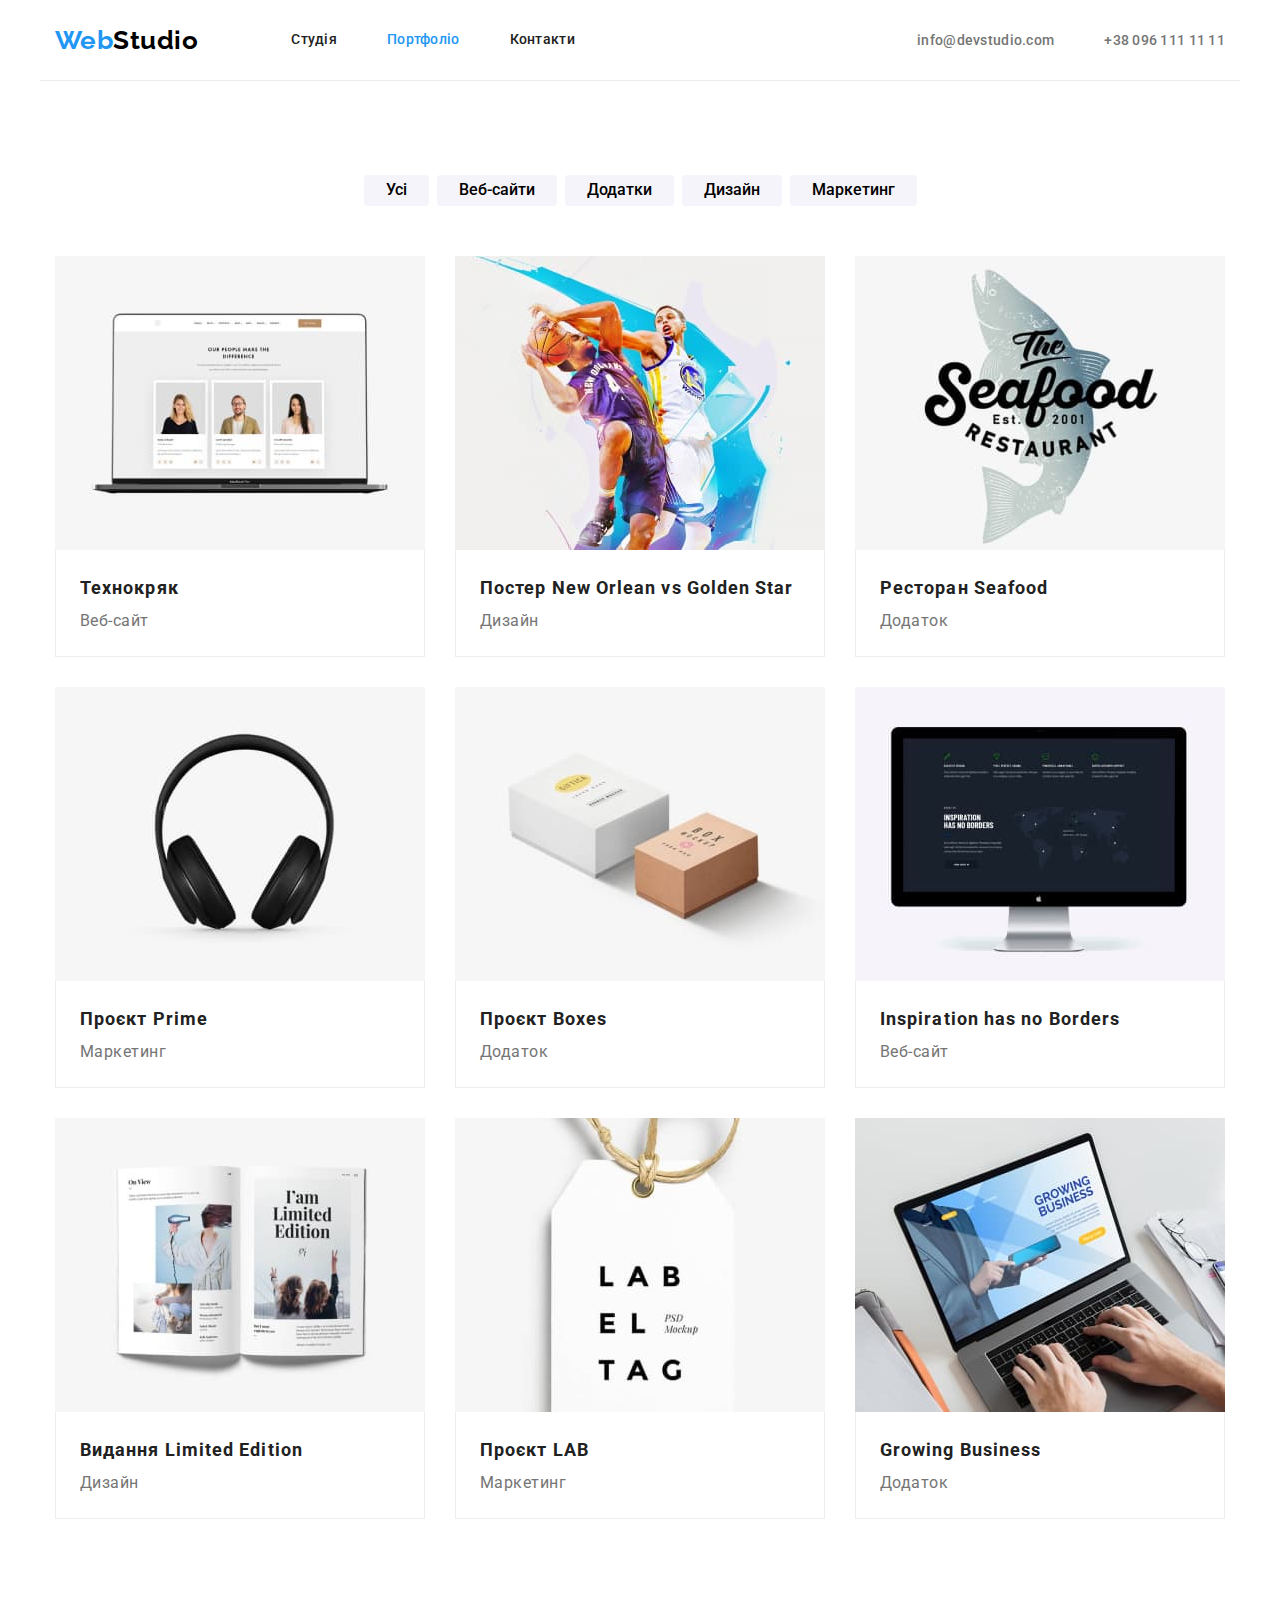
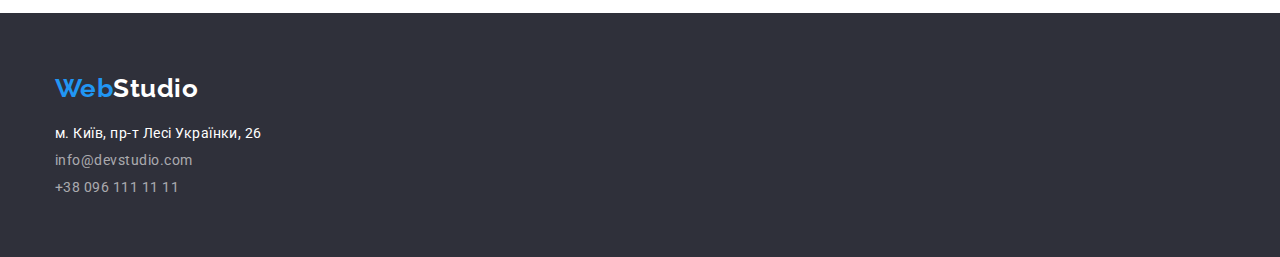
==== portfolio.html @ a077eb21 "Initial commit" ====
<!DOCTYPE html>
<html lang="uk">
  <head>
    <meta charset="UTF-8" />
    <meta http-equiv="X-UA-Compatible" content="IE=edge" />
    <meta name="viewport" content="width=device-width, initial-scale=1.0" />
    <title>Портфоліо</title>

    <!-- Normalize -->
    <link
      rel="stylesheet"
      href="https://cdn.jsdelivr.net/npm/modern-normalize@1.1.0/modern-normalize.min.css"
    />

    <!-- Fonts -->
    <link rel="preconnect" href="https://fonts.googleapis.com" />
    <link rel="preconnect" href="https://fonts.gstatic.com" crossorigin />
    <link
      href="https://fonts.googleapis.com/css2?family=Raleway:wght@700&family=Roboto:wght@400;500;700;900&display=swap"
      rel="stylesheet"
    />

    <!-- Connected CSS files -->
    <link rel="stylesheet" href="css/styles.css" />
  </head>
  <body>
    <!-- Header -->
    <header class="header">
      <div class="container header-flex-container">
        <!-- Logo in header -->
        <a class="header-logo" href="index.html">
          <span class="header-logo-text-web">Web</span
          ><span class="header-logo-text-studio">Studio</span>
        </a>
        <!-- Menu Nav -->
        <nav>
          <ul class="navigation-items">
            <li class="navigation-item">
              <a class="navigation-item-link" href="index.html">Студія</a>
            </li>
            <li class="navigation-item">
              <a class="navigation-item-link active-page" href="portfolio.html"
                >Портфоліо</a
              >
            </li>
            <li class="navigation-item">
              <a class="navigation-item-link" href="">Контакти</a>
            </li>
          </ul>
        </nav>
        <!-- Contacts in header -->
        <ul class="header-contacts">
          <li class="header-contact-item">
            <a class="header-contact" href="mailto:info@devstudio.com"
              >info@devstudio.com</a
            >
          </li>
          <li class="header-contact-item">
            <a class="header-contact" href="tel:+380961111111"
              >+38 096 111 11 11</a
            >
          </li>
        </ul>
      </div>
    </header>
    <!-- Main -->
    <main class="main">
      <section class="section projects">
        <div class="container">
          <!-- Filters -->
          <ul class="filter-buttons">
            <li><button class="filter-button" type="button">Усі</button></li>
            <li>
              <button class="filter-button" type="button">Веб-сайти</button>
            </li>
            <li>
              <button class="filter-button" type="button">Додатки</button>
            </li>
            <li><button class="filter-button" type="button">Дизайн</button></li>
            <li>
              <button class="filter-button" type="button">Маркетинг</button>
            </li>
          </ul>
          <!-- Projects-list -->
          <ul class="projects-list">
            <li class="project">
              <a class="project-link" href="">
                <img
                  class="project-link-img"
                  src="images/portfolio/portfolio1.jpg"
                  alt=""
                  class="project-image"
                  width="370"
                />
                <div class="project-description">
                  <h2 class="project-title">Технокряк</h2>
                  <p class="project-type">Веб-сайт</p>
                </div>
              </a>
            </li>
            <li class="project">
              <a class="project-link" href="">
                <img
                  class="project-link-img"
                  src="images/portfolio/portfolio2.jpg"
                  alt=""
                  class="project-image"
                  width="370"
                />
                <div class="project-description">
                  <h2 class="project-title">
                    Постер New Orlean vs Golden Star
                  </h2>
                  <p class="project-type">Дизайн</p>
                </div>
              </a>
            </li>
            <li class="project">
              <a class="project-link" href="">
                <img
                  class="project-link-img"
                  src="images/portfolio/portfolio3.jpg"
                  alt=""
                  class="project-image"
                  width="370"
                />
                <div class="project-description">
                  <h2 class="project-title">Ресторан Seafood</h2>
                  <p class="project-type">Додаток</p>
                </div>
              </a>
            </li>
            <li class="project">
              <a class="project-link" href="">
                <img
                  class="project-link-img"
                  src="images/portfolio/portfolio4.jpg"
                  alt=""
                  class="project-image"
                  width="370"
                />
                <div class="project-description">
                  <h2 class="project-title">Проєкт Prime</h2>
                  <p class="project-type">Маркетинг</p>
                </div>
              </a>
            </li>
            <li class="project">
              <a class="project-link" href="">
                <img
                  class="project-link-img"
                  src="images/portfolio/portfolio5.jpg"
                  alt=""
                  class="project-image"
                  width="370"
                />
                <div class="project-description">
                  <h2 class="project-title">Проєкт Boxes</h2>
                  <p class="project-type">Додаток</p>
                </div>
              </a>
            </li>
            <li class="project">
              <a class="project-link" href="">
                <img
                  class="project-link-img"
                  src="images/portfolio/portfolio6.jpg"
                  alt=""
                  class="project-image"
                  width="370"
                />
                <div class="project-description">
                  <h2 class="project-title">Inspiration has no Borders</h2>
                  <p class="project-type">Веб-сайт</p>
                </div>
              </a>
            </li>
            <li class="project">
              <a class="project-link" href="">
                <img
                  class="project-link-img"
                  src="images/portfolio/portfolio7.jpg"
                  alt=""
                  class="project-image"
                  width="370"
                />
                <div class="project-description">
                  <h2 class="project-title">Видання Limited Edition</h2>
                  <p class="project-type">Дизайн</p>
                </div>
              </a>
            </li>
            <li class="project">
              <a class="project-link" href="">
                <img
                  class="project-link-img"
                  src="images/portfolio/portfolio8.jpg"
                  alt=""
                  class="project-image"
                  width="370"
                />
                <div class="project-description">
                  <h2 class="project-title">Проєкт LAB</h2>
                  <p class="project-type">Маркетинг</p>
                </div>
              </a>
            </li>
            <li class="project">
              <a class="project-link" href="">
                <img
                  class="project-link-img"
                  src="images/portfolio/portfolio9.jpg"
                  alt=""
                  class="project-image"
                  width="370"
                />
                <div class="project-description">
                  <h2 class="project-title">Growing Business</h2>
                  <p class="project-type">Додаток</p>
                </div>
              </a>
            </li>
          </ul>
        </div>
      </section>
    </main>
    <!-- Footer -->
    <footer class="footer">
      <div class="container">
        <!-- Logo in footer -->
        <a class="footer-logo" href="index.html">
          <span class="footer-logo-text-web">Web</span
          ><span class="footer-logo-text-studio">Studio</span>
        </a>
        <!-- Footer address -->
        <address>
          <ul class="adress-items">
            <li class="adress-item">
              <a
                class="company-address"
                href="https://goo.gl/maps/HFRotfu45Rd6xeX8A"
                target="_blank"
                rel="noreferrer noopener"
                >м. Київ, пр-т Лесі Українки, 26</a
              >
            </li>
            <li class="adress-item">
              <a class="contact-footer" href="mailto:info@devstudio.com"
                >info@devstudio.com</a
              >
            </li>
            <li class="adress-item">
              <a class="contact-footer" href="tel:+380961111111"
                >+38 096 111 11 11</a
              >
            </li>
          </ul>
        </address>
      </div>
    </footer>
  </body>
</html>
---- css/styles.css ----
:root {
  --primery-text-color: #212121;
  --secondary-text-color: #757575;
  --accent-color: #2196f3;
  --main-background-color: #fff;
  --secondary-background-color: #2f303a;
}

h1,
h2,
h3,
h4,
h5,
h6,
p {
  margin-top: 0;
  margin-bottom: 0;
}

ul {
  list-style: none;
  margin-top: 0;
  margin-bottom: 0;
  padding-left: 0;
}

a {
  text-decoration: none;
}

body {
  font-family: "Roboto", sans-serif;
  letter-spacing: 0.03em;
  color: var(--primery-text-color);
}

.container {
  width: 1200px;
  padding-right: 15px;
  padding-left: 15px;
  margin: 0 auto;

  /* outline: 2px solid tomato; */
}

.section {
  padding-top: 94px;
  padding-bottom: 94px;
  /* outline: 2px solid green; */
}

/* Heder styles */
.header {
  background-color: var(--main-background-color);
}

.header-flex-container {
  display: flex;
  align-items: center;
  border-bottom: 1px solid #ececec;
}

/* Heder-logo styles */
.header-logo {
  margin-right: 93px;

  font-family: Raleway;
  font-weight: 700;
  font-size: 26px;
  line-height: 1.19;
  text-decoration: none;
}

.header-logo-text-web {
  color: var(--accent-color);
}

.header-logo-text-studio {
  color: #000;
}

/* Navigation menu style */

.navigation-items {
  display: flex;
}

.navigation-item:not(:last-child) {
  margin-right: 50px;
}

.navigation-item-link {
  display: block;
  padding-top: 32px;
  padding-bottom: 32px;

  font-weight: 500;
  font-size: 14px;
  line-height: 1.14;
  letter-spacing: 0.02em;
  color: var(--primery-text-color);
  text-decoration: none;
}

.navigation-item-link:hover,
.navigation-item-link:focus {
  color: var(--accent-color);
}

.active-page {
  font-weight: 500;
  font-size: 14px;
  line-height: 1.14;
  letter-spacing: 0.02em;
  color: var(--accent-color);
  text-decoration: none;
}

/* Contacts in header styles */

.header-contacts {
  display: flex;
  margin-left: auto;
}

.header-contact {
  font-weight: 500;
  font-size: 14px;
  line-height: 1.14;
  letter-spacing: 0.02em;
  color: var(--secondary-text-color);
  text-decoration: none;
}

.header-contact-item:not(:last-child) {
  margin-right: 50px;
}

.header-contact:hover,
.header-contact:focus {
  color: var(--accent-color);
}

/* Maine styles */

/* Section hero style */

.hero {
  padding-top: 200px;
  padding-bottom: 200px;

  background-color: var(--secondary-background-color);
}

.hero-title {
  min-height: 120px;
  width: 696px;
  margin-right: auto;
  margin-left: auto;
  margin-bottom: 30px;

  font-weight: 900;
  font-size: 44px;
  line-height: 1.36;
  text-align: center;
  letter-spacing: 0.06em;
  text-transform: uppercase;
  color: #ffffff;
}

.hero-button {
  display: block;
  margin-right: auto;
  margin-left: auto;

  padding-top: 10px;
  padding-right: 32px;
  padding-bottom: 10px;
  padding-left: 32px;
  min-width: 216px;

  font-weight: 700;
  font-size: 16px;
  line-height: 1.88;
  text-align: center;
  letter-spacing: 0.06em;
  color: #ffffff;

  background-color: var(--accent-color);
  cursor: pointer;
  border: none;
  border-radius: 4px;
}

.button:hover {
  background-color: #188ce8;
}

/* Section futures styles */

.features-items {
  display: flex;
  gap: 30px;
}

.feature-item {
  width: 270px;
}

.feature-title {
  margin-bottom: 10px;

  font-size: 14px;
  line-height: 1.14;
  text-transform: uppercase;
}

.features-description {
  font-size: 14px;
  line-height: 1.71;
  color: var(--secondary-text-color);
}

/* Section work styles */

.work {
  padding-top: 0;
}

.work-title {
  margin-bottom: 50px;

  font-size: 36px;
  line-height: 1.16;
  text-align: center;
}

.work-items {
  display: flex;
  gap: 30px;
}

.work-item-img {
  display: block;
}

/* Section team styles */

.team {
  background-color: #f5f4fa;
}

.team-title {
  margin-bottom: 50px;

  font-size: 36px;
  line-height: 1.16;
  text-align: center;
}

.team-items {
  display: flex;
  gap: 30px;
}

.team-item {
  background-color: var(--main-background-color);

  box-shadow: 0px 1px 3px rgba(0, 0, 0, 0.12), 0px 1px 1px rgba(0, 0, 0, 0.14),
    0px 2px 1px rgba(0, 0, 0, 0.2);
  border-radius: 0px 0px 4px 4px;
}

.team-item-img {
  display: block;
  margin-bottom: 30px;
}

/* Cards with photos, names and titles of professions */

.name {
  margin-bottom: 10px;

  font-weight: 500;
  font-size: 16px;
  line-height: 1.19;
  text-align: center;
}

.position {
  margin-bottom: 30px;

  font-size: 16px;
  line-height: 1.19;
  text-align: center;
  color: var(--secondary-text-color);
}

/* Footer styles */

.footer {
  padding-top: 60px;
  padding-bottom: 60px;
  background-color: var(--secondary-background-color);
}

/* Footer logo */

.footer-logo {
  display: block;
  margin-bottom: 20px;

  text-decoration: none;
}

.footer-logo-text-web,
.footer-logo-text-studio {
  font-family: "Raleway";
  font-weight: 700;
  font-size: 26px;
  line-height: 1.19;
}

.footer-logo-text-web {
  color: var(--accent-color);
}

.footer-logo-text-studio {
  color: #fff;
}

/* Footer adress */

.adress-item:not(:last-child) {
  margin-bottom: 9px;
}

.company-address {
  font-style: normal;
  font-weight: 400;
  font-size: 14px;
  line-height: 1.17;
  color: #ffffff;
  text-decoration: none;
}

.company-address:hover,
.company-address:focus {
  color: var(--accent-color);
}

.contact-footer {
  font-style: normal;
  font-weight: 400;
  font-size: 14px;
  line-height: 1.17;
  color: rgba(255, 255, 255, 0.6);
  text-decoration: none;
}

.contact-footer:hover,
.contact-footer:focus {
  color: var(--accent-color);
}

/* Portfolio page */

/* Mine styles */

/* Filters */

.filter-buttons {
  display: flex;
  justify-content: center;
  gap: 8px;
  margin-bottom: 50px;
}

.filter-button {
  padding-top: 6px;
  padding-right: 22px;
  padding-bottom: 6px;
  padding-left: 22px;

  font-weight: 500;
  font-size: 16px;
  line-height: 1.16;
  text-align: center;
  cursor: pointer;

  background-color: #f5f4fa;
  border: none;
  border-radius: 4px;
}

.filter-button:hover {
  color: #fff;
  background-color: var(--accent-color);
}

/* Projects */

.projects-list {
  display: flex;
  flex-wrap: wrap;
  gap: 30px;
}

.project {
  background-color: var(--main-background-color);
}

.project-link {
  text-decoration: none;
}

.project-link-img {
  display: block;
}

.project-description {
  padding-top: 20px;
  padding-right: 24px;
  padding-left: 24px;
  padding-bottom: 20px;

  border: 1px solid #eeeeee;
  border-top: none;
}

.project-title {
  font-size: 18px;
  line-height: 2;
  letter-spacing: 0.06em;
  color: var(--primery-text-color);
}

.project-type {
  font-size: 16px;
  line-height: 1.88;
  color: var(--secondary-text-color);
}
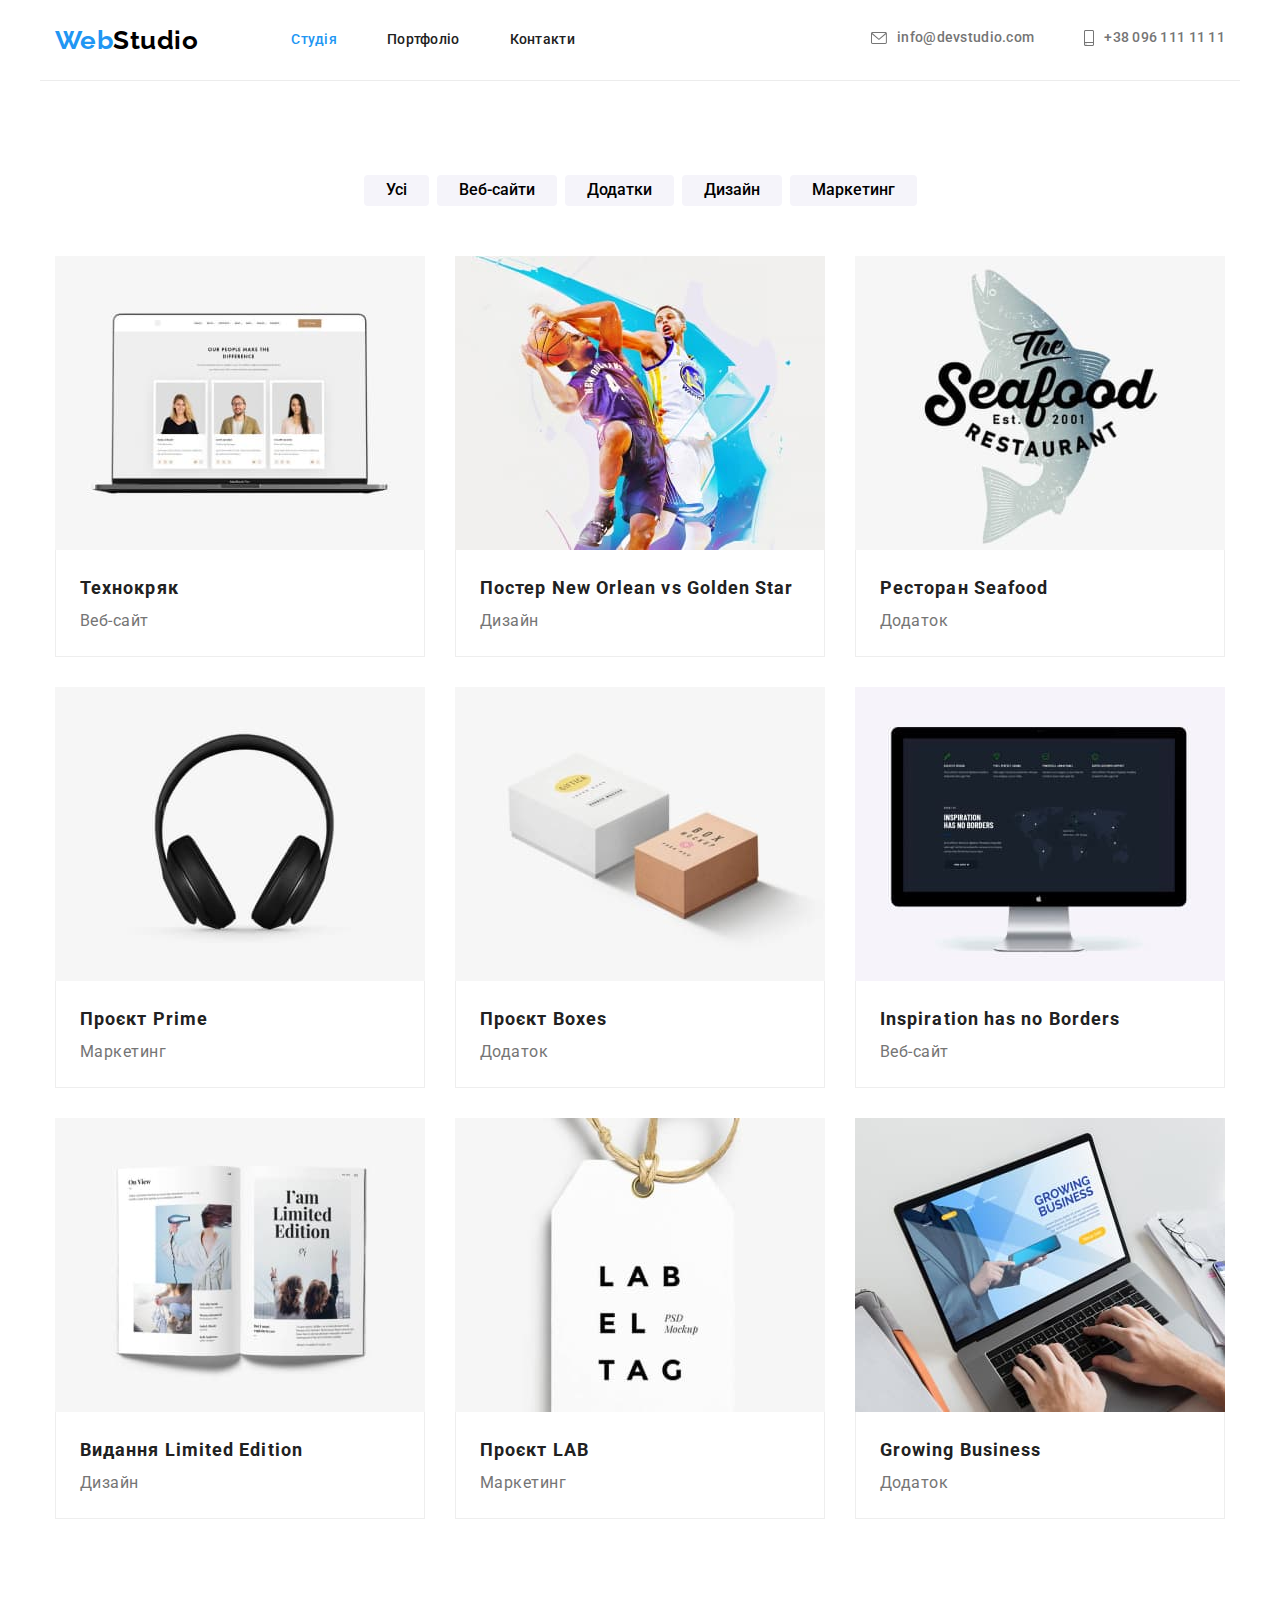
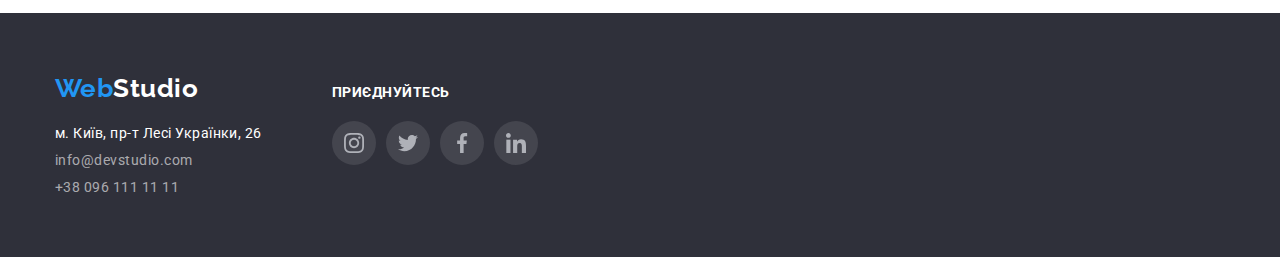
==== commit 234b6c59: "Виконано домашнє завдання №4" ====
--- a/portfolio.html
+++ b/portfolio.html
@@ -27,41 +27,37 @@
     <!-- Header -->
     <header class="header">
       <div class="container header-flex-container">
-        <!-- Logo in header -->
-        <a class="header-logo" href="index.html">
-          <span class="header-logo-text-web">Web</span
-          ><span class="header-logo-text-studio">Studio</span>
-        </a>
-        <!-- Menu Nav -->
-        <nav>
-          <ul class="navigation-items">
-            <li class="navigation-item">
-              <a class="navigation-item-link" href="index.html">Студія</a>
-            </li>
-            <li class="navigation-item">
-              <a class="navigation-item-link active-page" href="portfolio.html"
-                >Портфоліо</a
-              >
-            </li>
-            <li class="navigation-item">
-              <a class="navigation-item-link" href="">Контакти</a>
-            </li>
-          </ul>
-        </nav>
-        <!-- Contacts in header -->
-        <ul class="header-contacts">
-          <li class="header-contact-item">
-            <a class="header-contact" href="mailto:info@devstudio.com"
-              >info@devstudio.com</a
-            >
-          </li>
-          <li class="header-contact-item">
-            <a class="header-contact" href="tel:+380961111111"
-              >+38 096 111 11 11</a
-            >
-          </li>
+      <!-- Logo in header -->
+      <a class="header-logo" href="index.html">
+        <span class="header-logo-text-web">Web</span><span class="header-logo-text-studio">Studio</span>
+      </a>
+      <!-- Menu Nav -->
+      <nav>
+        <ul class="navigation-items">
+          <li class="navigation-item"><a class="navigation-item-link active-page" href="index.html">Студія</a></li>
+          <li class="navigation-item"><a class="navigation-item-link" href="portfolio.html">Портфоліо</a></li>
+          <li class="navigation-item"><a class="navigation-item-link" href="">Контакти</a></li>
         </ul>
-      </div>
+      </nav>
+      <!-- Contacts in header -->
+      <ul class="header-contacts">
+        <li class="header-contact-item">
+          <a class="header-contact" href="mailto:info@devstudio.com">
+            <svg class="header-contact-icon" width="16px" height="12px">
+              <use href="./images/icons.svg#icon-envelope"></use>
+            </svg>
+            info@devstudio.com
+          </a>
+        </li>
+        <li class="header-contact-item">
+          <a class="header-contact" href="tel:+380961111111">
+            <svg class="header-contact-icon" width="10px" height="16px">
+              <use href="./images/icons.svg#icon-smartphone"></use>
+            </svg>
+            +38 096 111 11 11
+          </a>
+        </li>
+      </ul></div>
     </header>
     <!-- Main -->
     <main class="main">
@@ -226,36 +222,55 @@
     </main>
     <!-- Footer -->
     <footer class="footer">
-      <div class="container">
+      <div class="container footer-contaiter">
+        <div class="logo-and-adress">
         <!-- Logo in footer -->
         <a class="footer-logo" href="index.html">
-          <span class="footer-logo-text-web">Web</span
-          ><span class="footer-logo-text-studio">Studio</span>
+          <span class="footer-logo-text-web">Web</span><span class="footer-logo-text-studio">Studio</span>
         </a>
         <!-- Footer address -->
         <address>
           <ul class="adress-items">
-            <li class="adress-item">
-              <a
-                class="company-address"
-                href="https://goo.gl/maps/HFRotfu45Rd6xeX8A"
-                target="_blank"
-                rel="noreferrer noopener"
-                >м. Київ, пр-т Лесі Українки, 26</a
-              >
-            </li>
-            <li class="adress-item">
-              <a class="contact-footer" href="mailto:info@devstudio.com"
-                >info@devstudio.com</a
-              >
-            </li>
-            <li class="adress-item">
-              <a class="contact-footer" href="tel:+380961111111"
-                >+38 096 111 11 11</a
-              >
-            </li>
+            <li class="adress-item"><a class="company-address" href="https://goo.gl/maps/HFRotfu45Rd6xeX8A" target="_blank" rel="noreferrer noopener">м. Київ, пр-т Лесі Українки, 26</a></li>
+            <li class="adress-item"><a class="contact-footer" href="mailto:info@devstudio.com">info@devstudio.com</a></li>
+            <li class="adress-item"><a class="contact-footer" href="tel:+380961111111">+38 096 111 11 11</a></li>
           </ul>
         </address>
+        </div>
+        <!-- Footer socials -->
+        <div class="footer-socials">
+          <h2 class="footer-socials-title">Приєднуйтесь</h2>
+          <ul class="footer-socials-list">
+            <li class="footer-socials-item">
+              <a href="" class="footer-socials-link">
+                <svg class="footer-socials-icon" width="20px" height="20px">
+                  <use href="./images/icons.svg#icon-instagram"></use>
+                </svg>
+              </a>
+            </li>
+            <li class="footer-socials-item">
+              <a href="" class="footer-socials-link">
+                <svg class="footer-socials-icon" width="20px" height="20px">
+                  <use href="./images/icons.svg#icon-twitter"></use>
+                </svg>
+              </a>
+            </li>
+            <li class="footer-socials-item">
+              <a href="" class="footer-socials-link">
+                <svg class="footer-socials-icon" width="20px" height="20px">
+                  <use href="./images/icons.svg#icon-facebook"></use>
+                </svg>
+              </a>
+            </li>
+            <li class="footer-socials-item">
+              <a href="" class="footer-socials-link">
+                <svg class="footer-socials-icon" width="20px" height="20px">
+                  <use href="./images/icons.svg#icon-linkedin"></use>
+                </svg>
+              </a>
+            </li>
+          </ul>
+        </div>
       </div>
     </footer>
   </body>
--- a/css/styles.css
+++ b/css/styles.css
@@ -51,6 +51,7 @@
 
 /* Heder styles */
 .header {
+
   background-color: var(--main-background-color);
 }
 
@@ -124,10 +125,13 @@
 }
 
 .header-contact {
+  display: inline-flex;
+
   font-weight: 500;
   font-size: 14px;
   line-height: 1.14;
   letter-spacing: 0.02em;
+  align-items: center;
   color: var(--secondary-text-color);
   text-decoration: none;
 }
@@ -139,6 +143,12 @@
 .header-contact:hover,
 .header-contact:focus {
   color: var(--accent-color);
+}
+
+.header-contact-icon {
+  margin-right: 10px;
+
+  fill: currentColor;
 }
 
 /* Maine styles */
@@ -148,8 +158,13 @@
 .hero {
   padding-top: 200px;
   padding-bottom: 200px;
-
-  background-color: var(--secondary-background-color);
+  margin-right: auto;
+  margin-left: auto;
+  max-width: 1600px;
+
+  background-color: #C4C4C4;
+  background-image: linear-gradient(to right, rgba(47, 48, 58, 0.4), rgba(47, 48, 58, 0.4)), url(../images/general/background-photo.jpg);
+  background-position: center;
 }
 
 .hero-title {
@@ -207,6 +222,19 @@
   width: 270px;
 }
 
+.feature-item-icon-container {
+  margin-bottom: 30px;
+
+  display: flex;
+  justify-content: center;
+  align-items: center;
+  width: inherit;
+  height: 120px;
+
+  background-color: #F5F4FA;
+  border-radius: 4px;
+}
+
 .feature-title {
   margin-bottom: 10px;
 
@@ -295,6 +323,82 @@
   text-align: center;
   color: var(--secondary-text-color);
 }
+
+.socials-list {
+  margin-right: auto;
+  margin-bottom: 30px;
+  margin-left: auto;
+
+  display: flex;
+  gap: 10px;
+  width: 206px;
+  height: 44px;
+}
+
+
+.socials-link {
+  display: flex;
+  justify-content: center;
+  align-items: center;
+  width: 44px;
+  height: 44px;
+
+  color: #AFB1B8;
+
+  border-radius: 50%;
+}
+
+.socials-link:hover,
+.socials-link:focus {
+  background-color: var(--accent-color);
+  color: #fff;
+}
+
+.socials-icon {
+  fill: currentColor;
+}
+
+/* Section ustomers styles*/
+
+.customers-title {
+  margin-bottom: 50px;
+
+  font-size: 36px;
+  line-height: 1.16;
+  text-align: center;
+  color: var(--primery-text-color);
+}
+
+.customers-list {
+  display: flex;
+  justify-content: center;
+  gap: 30px;
+}
+
+.customer-link {
+  display: flex;
+  justify-content: center;
+  align-items: center;
+  width: 170px;
+  height: 92px;
+
+  color: #AFB1B8;
+
+  border: 1px solid #AFB1B8;
+  border-radius: 4px;
+}
+
+.customer-link:hover,
+.customer-link:focus {
+  color: var(--accent-color);
+  border-color: var(--accent-color);
+}
+
+.customer-icon {
+  fill: currentColor;
+}
+
+
 
 /* Footer styles */
 
@@ -302,6 +406,11 @@
   padding-top: 60px;
   padding-bottom: 60px;
   background-color: var(--secondary-background-color);
+}
+
+.footer-contaiter {
+  display: flex;
+  gap: 70px;
 }
 
 /* Footer logo */
@@ -363,6 +472,52 @@
   color: var(--accent-color);
 }
 
+/* Footer socials */
+
+.footer-socials {
+  padding-top: 12px;
+}
+
+.footer-socials-title {
+  margin-bottom: 20px;
+
+  font-size: 14px;
+  line-height: 1.14;
+  text-transform: uppercase;
+
+  color: #FFFFFF;
+}
+
+.footer-socials-list {
+  display: flex;
+  gap: 10px;
+  width: 206px;
+  height: 44px;
+}
+
+.footer-socials-link {
+  display: flex;
+  justify-content: center;
+  align-items: center;
+  width: 44px;
+  height: 44px;
+
+  color: #AFB1B8;
+  background-color: rgba(255, 255, 255, 0.1);
+
+  border-radius: 50%;
+}
+
+.footer-socials-link:hover,
+.footer-socials-link:focus {
+  background-color: var(--accent-color);
+  color: #fff;
+}
+
+.footer-socials-icon {
+  fill: currentColor;
+}
+
 /* Portfolio page */
 
 /* Mine styles */
@@ -393,9 +548,11 @@
   border-radius: 4px;
 }
 
-.filter-button:hover {
+.filter-button:hover,
+.filter-button:focus {
   color: #fff;
   background-color: var(--accent-color);
+  box-shadow: 0px 3px 1px rgba(0, 0, 0, 0.1), 0px 1px 2px rgba(0, 0, 0, 0.08), 0px 2px 2px rgba(0, 0, 0, 0.12);
 }
 
 /* Projects */
@@ -410,9 +567,14 @@
   background-color: var(--main-background-color);
 }
 
+.project:hover {
+  box-shadow: 0px 1px 1px rgba(0, 0, 0, 0.12), 0px 4px 4px rgba(0, 0, 0, 0.06), 1px 4px 6px rgba(0, 0, 0, 0.16);
+}
+
 .project-link {
   text-decoration: none;
 }
+
 
 .project-link-img {
   display: block;
